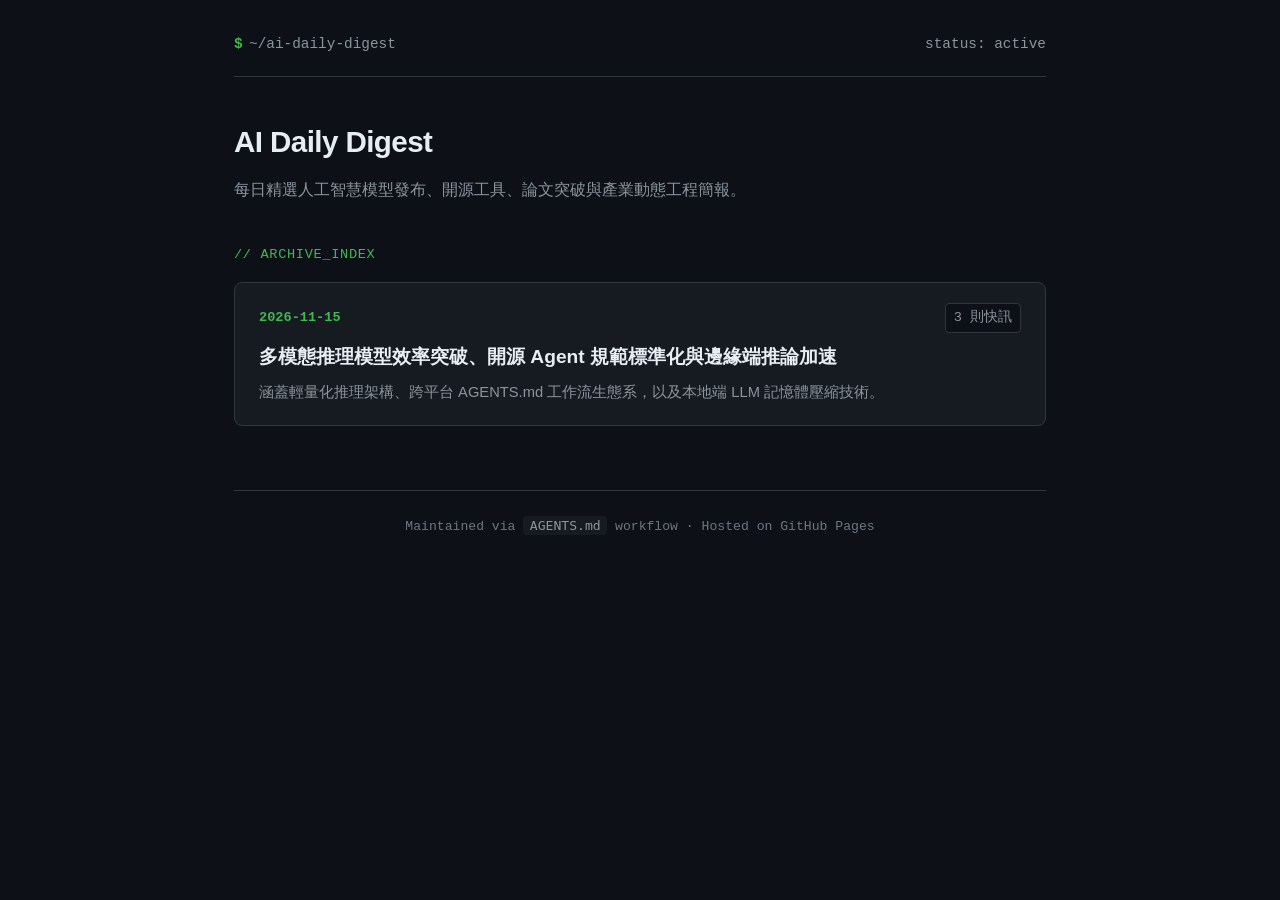
==== index.html @ 0afb06ab "Initial commit: setup AGENTS.md and base pages" ====
<!DOCTYPE html>
<html lang="zh-Hant">
<head>
  <meta charset="UTF-8">
  <meta name="viewport" content="width=device-width, initial-scale=1.0">
  <title>AI Daily Digest | 每日 AI 技術與產業快訊</title>
  <link rel="stylesheet" href="./assets/style.css">
</head>
<body>
  <div class="container">
    <header class="site-header">
      <div class="terminal-path">
        <span class="prompt">$</span>~/ai-daily-digest
      </div>
      <div class="terminal-path">
        <span>status: active</span>
      </div>
    </header>

    <section class="hero-section">
      <h1>AI Daily Digest</h1>
      <p class="subtitle">每日精選人工智慧模型發布、開源工具、論文突破與產業動態工程簡報。</p>
    </section>

    <main>
      <span class="section-label">// ARCHIVE_INDEX</span>
      <div class="index-list">
        <!-- POSTS_LIST_START -->
        <a href="./posts/2026-11-15.html" class="index-card">
          <div class="index-card-top">
            <span class="date-tag">2026-11-15</span>
            <span class="item-count">3 則快訊</span>
          </div>
          <h2 class="index-card-title">多模態推理模型效率突破、開源 Agent 規範標準化與邊緣端推論加速</h2>
          <p class="index-card-desc">涵蓋輕量化推理架構、跨平台 AGENTS.md 工作流生態系，以及本地端 LLM 記憶體壓縮技術。</p>
        </a>
        <!-- POSTS_LIST_END -->
      </div>
    </main>

    <footer class="site-footer">
      <p>Maintained via <code>AGENTS.md</code> workflow &middot; Hosted on GitHub Pages</p>
    </footer>
  </div>
</body>
</html>
---- assets/style.css ----
/* ==========================================================================
   AI Daily Digest - Dark Engineer Theme
   ========================================================================== */

:root {
  --bg-primary: #0d1117;
  --bg-secondary: #161b22;
  --bg-hover: #1c2128;
  --border-color: #30363d;
  --border-highlight: #58a6ff;

  --text-primary: #e6edf3;
  --text-secondary: #8b949e;
  --text-muted: #6e7681;

  --accent-green: #3fb950;
  --accent-blue: #58a6ff;
  --accent-purple: #bc8cff;
  --accent-orange: #d29922;

  --font-sans: -apple-system, BlinkMacSystemFont, "Segoe UI", "Noto Sans TC", Helvetica, Arial, sans-serif;
  --font-mono: ui-monospace, SFMono-Regular, "SF Mono", Menlo, Consolas, "Liberation Mono", monospace;
}

* {
  box-sizing: border-box;
  margin: 0;
  padding: 0;
}

body {
  background-color: var(--bg-primary);
  color: var(--text-primary);
  font-family: var(--font-sans);
  line-height: 1.7;
  font-size: 16px;
  -webkit-font-smoothing: antialiased;
}

.container {
  max-width: 860px;
  margin: 0 auto;
  padding: 2rem 1.5rem 4rem;
}

/* Header & Terminal Navigation */
.site-header {
  display: flex;
  justify-content: space-between;
  align-items: center;
  flex-wrap: wrap;
  gap: 1rem;
  padding-bottom: 1.25rem;
  margin-bottom: 2.5rem;
  border-bottom: 1px solid var(--border-color);
  font-family: var(--font-mono);
  font-size: 0.9rem;
}

.terminal-path {
  color: var(--text-secondary);
}

.terminal-path .prompt {
  color: var(--accent-green);
  font-weight: 700;
  margin-right: 0.4rem;
}

.terminal-path a {
  color: var(--accent-blue);
  text-decoration: none;
}

.terminal-path a:hover {
  text-decoration: underline;
}

.terminal-path .current {
  color: var(--text-primary);
}

.back-link {
  color: var(--text-secondary);
  text-decoration: none;
  padding: 0.3rem 0.65rem;
  border: 1px solid var(--border-color);
  border-radius: 6px;
  font-size: 0.85rem;
  transition: all 0.15s ease;
}

.back-link:hover {
  color: var(--text-primary);
  border-color: var(--accent-blue);
  background-color: var(--bg-secondary);
}

/* Hero & Page Headers */
.hero-section,
.post-meta-header {
  margin-bottom: 2.5rem;
}

.hero-section h1,
.post-meta-header h1 {
  font-size: 1.85rem;
  font-weight: 700;
  letter-spacing: -0.02em;
  margin: 0.5rem 0;
  color: var(--text-primary);
}

.subtitle {
  color: var(--text-secondary);
  font-size: 1rem;
}

.section-label {
  font-family: var(--font-mono);
  font-size: 0.85rem;
  color: var(--accent-green);
  text-transform: uppercase;
  letter-spacing: 0.05em;
  margin-bottom: 1rem;
  display: block;
}

/* Index Page Cards */
.index-list {
  display: flex;
  flex-direction: column;
  gap: 1rem;
}

.index-card {
  display: block;
  background-color: var(--bg-secondary);
  border: 1px solid var(--border-color);
  border-radius: 8px;
  padding: 1.25rem 1.5rem;
  text-decoration: none;
  color: inherit;
  transition: border-color 0.15s ease, background-color 0.15s ease, transform 0.15s ease;
}

.index-card:hover {
  border-color: var(--border-highlight);
  background-color: var(--bg-hover);
  transform: translateY(-2px);
}

.index-card-top {
  display: flex;
  justify-content: space-between;
  align-items: center;
  margin-bottom: 0.5rem;
  font-family: var(--font-mono);
  font-size: 0.85rem;
}

.date-tag {
  color: var(--accent-green);
  font-family: var(--font-mono);
  font-size: 0.85rem;
  font-weight: 600;
}

.item-count {
  color: var(--text-secondary);
  background-color: var(--bg-primary);
  padding: 0.15rem 0.5rem;
  border-radius: 4px;
  border: 1px solid var(--border-color);
}

.index-card-title {
  font-size: 1.2rem;
  font-weight: 600;
  color: var(--text-primary);
  margin-bottom: 0.4rem;
}

.index-card-desc {
  font-size: 0.92rem;
  color: var(--text-secondary);
}

/* Daily Post News Cards */
.news-list {
  display: flex;
  flex-direction: column;
  gap: 1.5rem;
}

.news-card {
  background-color: var(--bg-secondary);
  border: 1px solid var(--border-color);
  border-radius: 8px;
  padding: 1.5rem;
}

.card-header {
  display: flex;
  align-items: flex-start;
  gap: 0.75rem;
  margin-bottom: 0.85rem;
  flex-wrap: wrap;
}

.badge {
  font-family: var(--font-mono);
  font-size: 0.78rem;
  font-weight: 700;
  padding: 0.2rem 0.5rem;
  border-radius: 4px;
  border: 1px solid currentColor;
  flex-shrink: 0;
  margin-top: 0.2rem;
}

.badge-model {
  color: var(--accent-blue);
  background-color: rgba(88, 166, 255, 0.1);
}

.badge-tools {
  color: var(--accent-green);
  background-color: rgba(63, 185, 80, 0.1);
}

.badge-research {
  color: var(--accent-purple);
  background-color: rgba(188, 140, 255, 0.1);
}

.badge-industry {
  color: var(--accent-orange);
  background-color: rgba(210, 153, 34, 0.1);
}

.news-title {
  font-size: 1.25rem;
  font-weight: 600;
  line-height: 1.4;
  color: var(--text-primary);
}

.news-summary {
  color: var(--text-primary);
  margin-bottom: 1rem;
  font-size: 0.98rem;
}

.news-highlights {
  margin-left: 1.25rem;
  margin-bottom: 1.25rem;
  color: var(--text-secondary);
  font-size: 0.94rem;
}

.news-highlights li {
  margin-bottom: 0.45rem;
}

.news-highlights strong {
  color: var(--text-primary);
}

.news-footer {
  padding-top: 0.75rem;
  border-top: 1px solid var(--border-color);
  font-family: var(--font-mono);
  font-size: 0.8rem;
  color: var(--text-muted);
}

/* Footer */
.site-footer {
  margin-top: 4rem;
  padding-top: 1.5rem;
  border-top: 1px solid var(--border-color);
  text-align: center;
  font-family: var(--font-mono);
  font-size: 0.82rem;
  color: var(--text-muted);
}

.site-footer code {
  color: var(--text-secondary);
  background-color: var(--bg-secondary);
  padding: 0.15rem 0.4rem;
  border-radius: 4px;
}

@media (max-width: 600px) {
  .container {
    padding: 1.25rem 1rem 3rem;
  }
  .hero-section h1,
  .post-meta-header h1 {
    font-size: 1.5rem;
  }
  .news-card {
    padding: 1.15rem;
  }
}
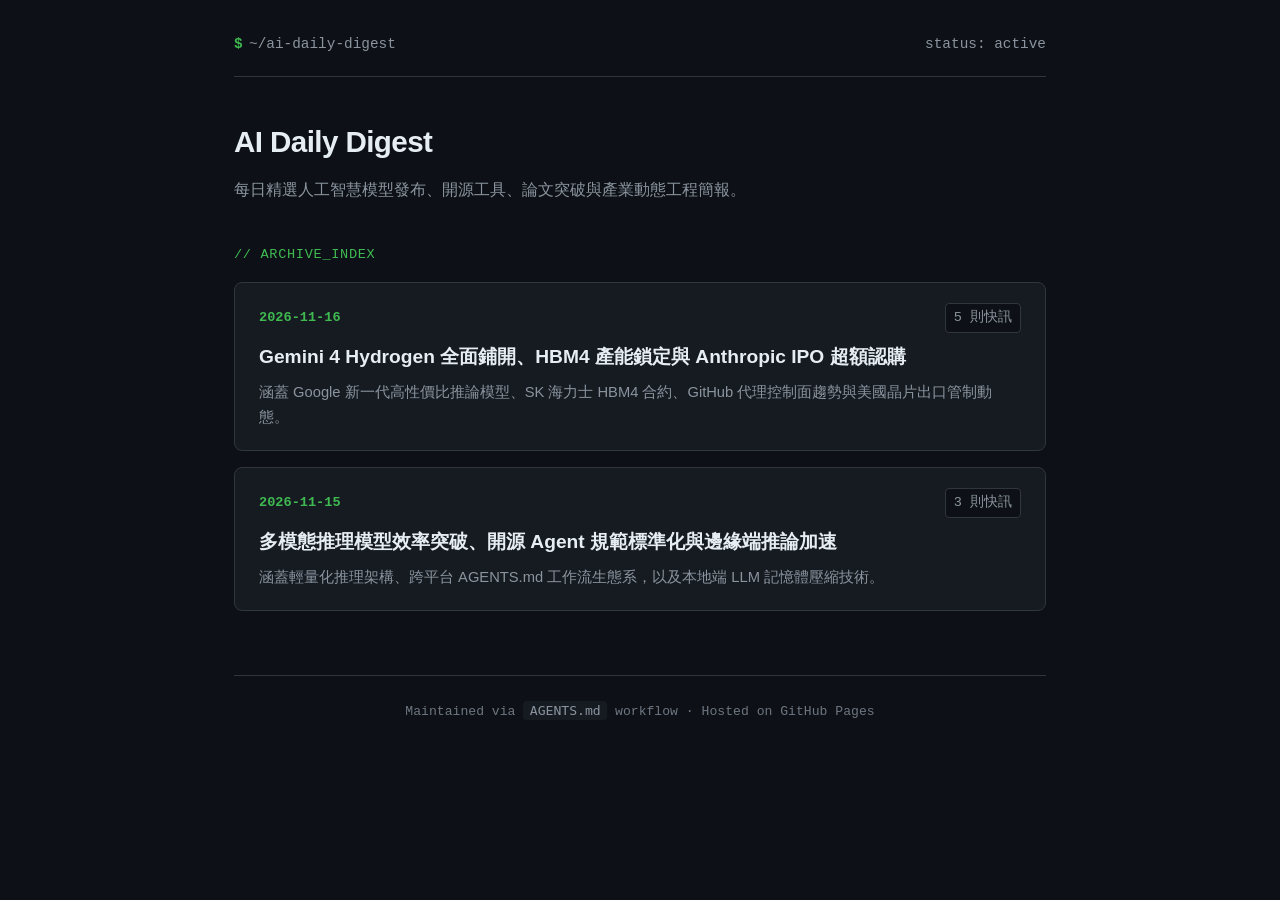
==== commit 6191cd6f: "Add daily digest for 2026-11-16" ====
--- a/index.html
+++ b/index.html
@@ -26,6 +26,15 @@
       <span class="section-label">// ARCHIVE_INDEX</span>
       <div class="index-list">
         <!-- POSTS_LIST_START -->
+        <a href="./posts/2026-11-16.html" class="index-card">
+          <div class="index-card-top">
+            <span class="date-tag">2026-11-16</span>
+            <span class="item-count">5 則快訊</span>
+          </div>
+          <h2 class="index-card-title">Gemini 4 Hydrogen 全面鋪開、HBM4 產能鎖定與 Anthropic IPO 超額認購</h2>
+          <p class="index-card-desc">涵蓋 Google 新一代高性價比推論模型、SK 海力士 HBM4 合約、GitHub 代理控制面趨勢與美國晶片出口管制動態。</p>
+        </a>
+
         <a href="./posts/2026-11-15.html" class="index-card">
           <div class="index-card-top">
             <span class="date-tag">2026-11-15</span>
